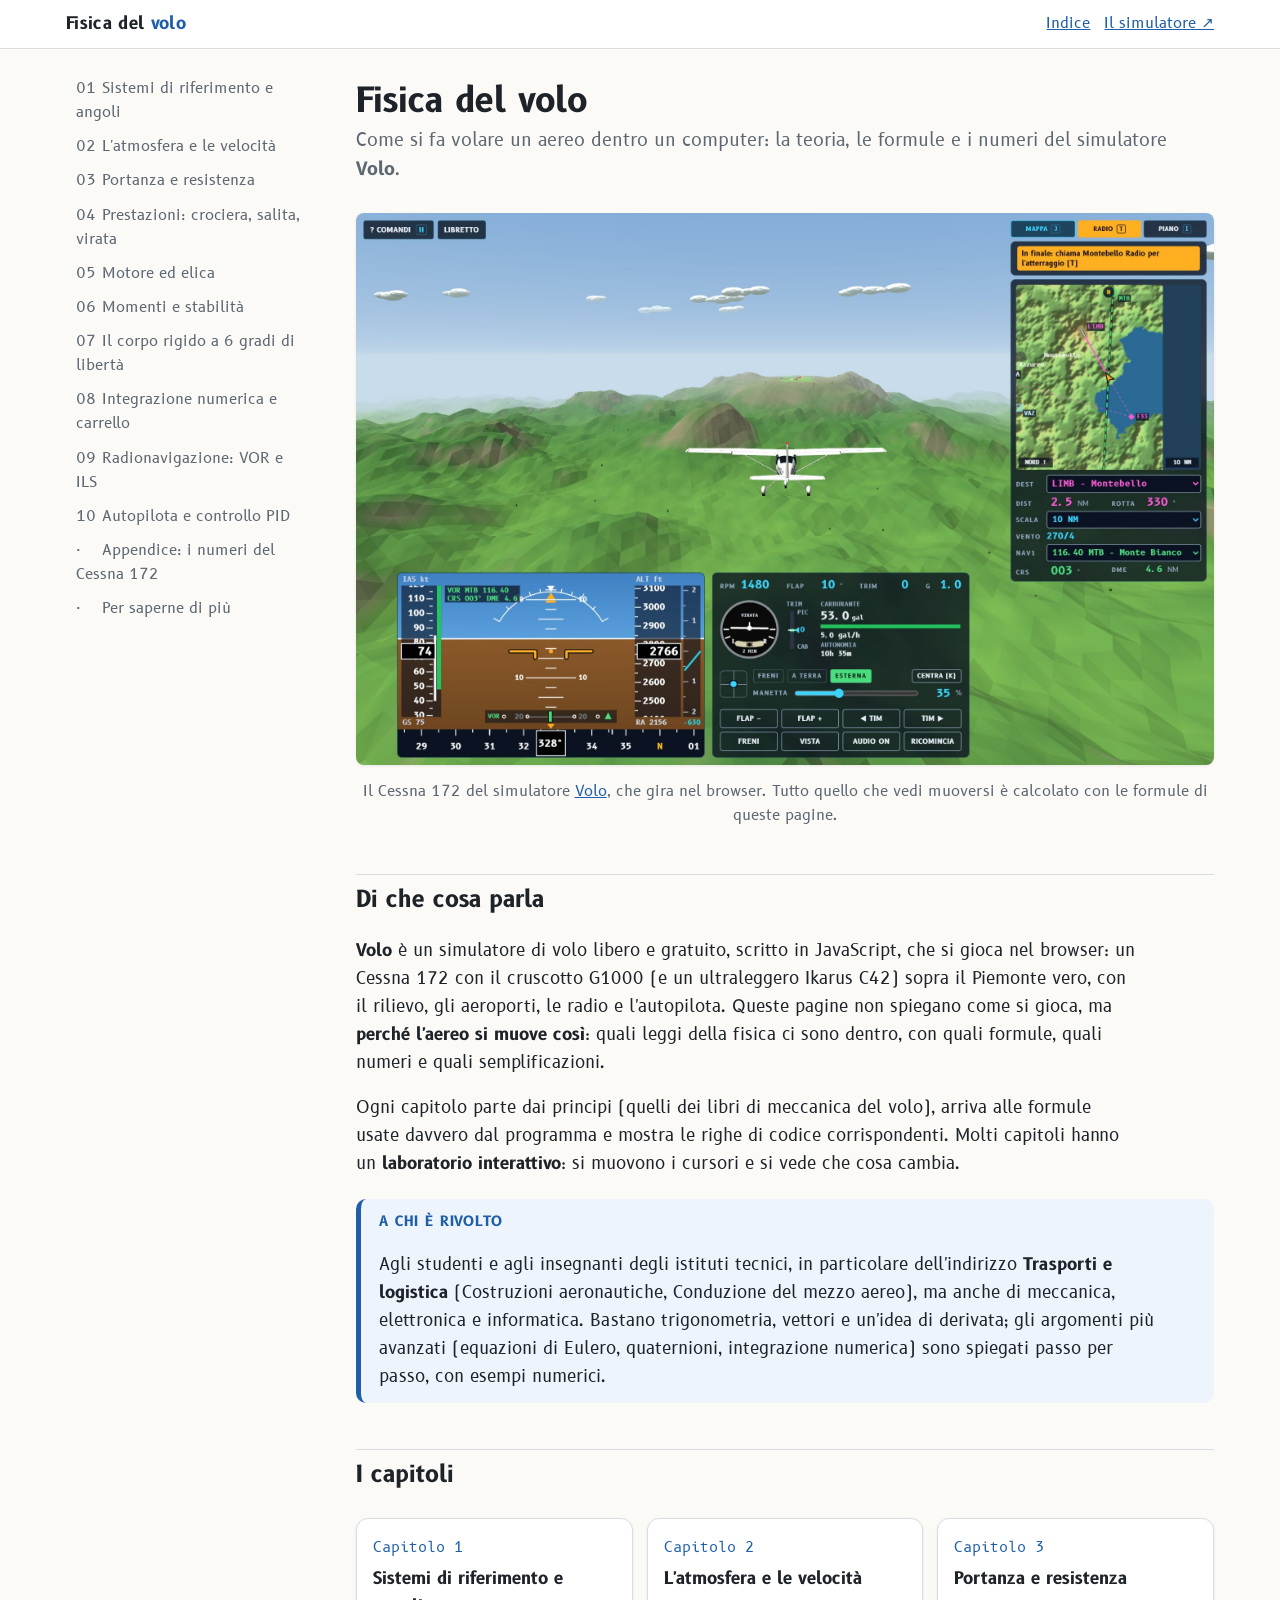
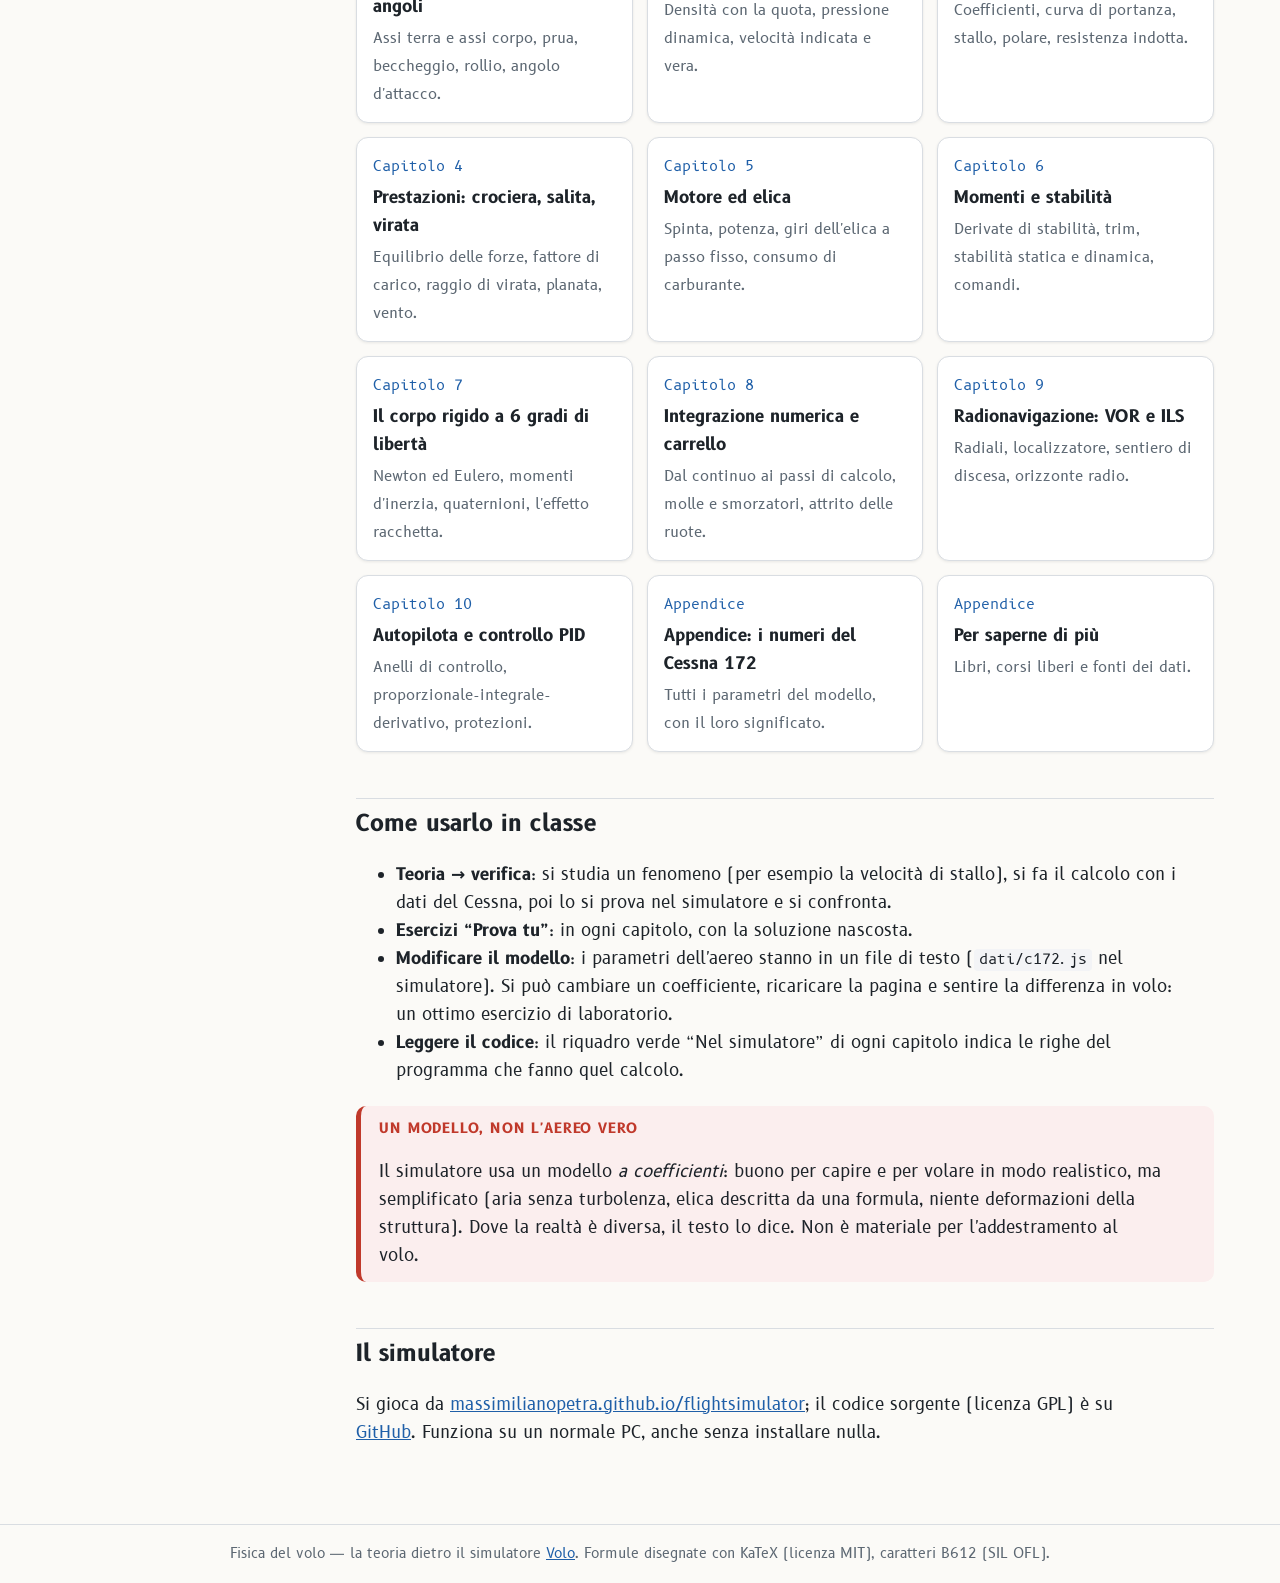
==== index.html @ b613e587 "Prima versione: dieci capitoli di teoria del volo (riferimenti, atmosfera, aerodinamica, prestazioni" ====
<!doctype html>
<html lang="it">
<head>
<meta charset="utf-8">
<meta name="viewport" content="width=device-width, initial-scale=1">
<title>Fisica del volo</title>
<meta name="description" content="La matematica e la fisica dietro un simulatore di volo: forze aerodinamiche, corpo rigido a 6 gradi di libertà, stabilità, integrazione numerica, radionavigazione, autopilota. Per gli istituti tecnici.">
<link rel="stylesheet" href="css/font.css">
<link rel="stylesheet" href="lib/katex/katex.min.css">
<link rel="stylesheet" href="css/stile.css">
<script src="lib/katex/katex.min.js"></script>
<script src="lib/katex/auto-render.min.js"></script>
<script src="js/comune.js"></script>
</head>
<body>
<main>
<h1>Fisica del volo</h1>
<p class="sottotitolo">Come si fa volare un aereo dentro un computer: la teoria, le formule e i numeri del simulatore <b>Volo</b>.</p>

<figure>
  <img src="img/volo.jpg" alt="Il Cessna 172 del simulatore Volo in volo sopra il Piemonte" width="1280" height="720">
  <figcaption>Il Cessna 172 del simulatore <a href="https://massimilianopetra.github.io/flightsimulator/" target="_blank" rel="noopener">Volo</a>, che gira nel browser. Tutto quello che vedi muoversi è calcolato con le formule di queste pagine.</figcaption>
</figure>

<h2>Di che cosa parla</h2>
<p><b>Volo</b> è un simulatore di volo libero e gratuito, scritto in JavaScript, che si gioca nel browser: un Cessna 172 con il cruscotto G1000 (e un ultraleggero Ikarus C42) sopra il Piemonte vero, con il rilievo, gli aeroporti, le radio e l'autopilota. Queste pagine non spiegano come si gioca, ma <b>perché l'aereo si muove così</b>: quali leggi della fisica ci sono dentro, con quali formule, quali numeri e quali semplificazioni.</p>
<p>Ogni capitolo parte dai principi (quelli dei libri di meccanica del volo), arriva alle formule usate davvero dal programma e mostra le righe di codice corrispondenti. Molti capitoli hanno un <b>laboratorio interattivo</b>: si muovono i cursori e si vede che cosa cambia.</p>

<div class="box formula">
  <div class="titolo">A chi è rivolto</div>
  <p>Agli studenti e agli insegnanti degli istituti tecnici, in particolare dell'indirizzo <b>Trasporti e logistica</b> (Costruzioni aeronautiche, Conduzione del mezzo aereo), ma anche di meccanica, elettronica e informatica. Bastano trigonometria, vettori e un'idea di derivata; gli argomenti più avanzati (equazioni di Eulero, quaternioni, integrazione numerica) sono spiegati passo per passo, con esempi numerici.</p>
</div>

<h2>I capitoli</h2>
<div class="schede" id="schede"></div>

<h2>Come usarlo in classe</h2>
<ul>
  <li><b>Teoria → verifica</b>: si studia un fenomeno (per esempio la velocità di stallo), si fa il calcolo con i dati del Cessna, poi lo si prova nel simulatore e si confronta.</li>
  <li><b>Esercizi “Prova tu”</b>: in ogni capitolo, con la soluzione nascosta.</li>
  <li><b>Modificare il modello</b>: i parametri dell'aereo stanno in un file di testo (<code>dati/c172.js</code> nel simulatore). Si può cambiare un coefficiente, ricaricare la pagina e sentire la differenza in volo: un ottimo esercizio di laboratorio.</li>
  <li><b>Leggere il codice</b>: il riquadro verde “Nel simulatore” di ogni capitolo indica le righe del programma che fanno quel calcolo.</li>
</ul>

<div class="box attenzione">
  <div class="titolo">Un modello, non l'aereo vero</div>
  <p>Il simulatore usa un modello <i>a coefficienti</i>: buono per capire e per volare in modo realistico, ma semplificato (aria senza turbolenza, elica descritta da una formula, niente deformazioni della struttura). Dove la realtà è diversa, il testo lo dice. Non è materiale per l'addestramento al volo.</p>
</div>

<h2>Il simulatore</h2>
<p>Si gioca da <a href="https://massimilianopetra.github.io/flightsimulator/" target="_blank" rel="noopener">massimilianopetra.github.io/flightsimulator</a>; il codice sorgente (licenza GPL) è su <a href="https://github.com/massimilianopetra/flightsimulator" target="_blank" rel="noopener">GitHub</a>. Funziona su un normale PC, anche senza installare nulla.</p>
</main>
<script>
document.addEventListener('DOMContentLoaded',()=>{
  document.getElementById('schede').innerHTML=FV.CAPITOLI.map((c,i)=>{
    const n=/^\d/.test(c.f)?'Capitolo '+(i+1):'Appendice';
    return `<a class="scheda" href="capitoli/${c.f}"><span class="num">${n}</span><b>${c.t}</b><span>${c.d}</span></a>`;
  }).join('');
});
</script>
</body>
</html>
---- css/font.css ----
/* Caratteri B612 e B612 Mono (SIL Open Font License 1.1, vedi font/OFL.txt), serviti dal sito stesso:
   niente richieste a Google Fonts, quindi l'indirizzo IP di chi gioca non va a terzi. */
@font-face{font-family:"B612";font-style:normal;font-weight:400;font-display:swap;src:url(../font/B612-400.woff2) format("woff2")}
@font-face{font-family:"B612";font-style:normal;font-weight:700;font-display:swap;src:url(../font/B612-700.woff2) format("woff2")}
@font-face{font-family:"B612 Mono";font-style:normal;font-weight:400;font-display:swap;src:url(../font/B612Mono-400.woff2) format("woff2")}
@font-face{font-family:"B612 Mono";font-style:normal;font-weight:700;font-display:swap;src:url(../font/B612Mono-700.woff2) format("woff2")}
---- css/stile.css ----
/* =====================================================================
   FISICA DEL VOLO — stile delle pagine
   Tema chiaro (si stampa bene) e scuro automatico. Colori come "token".
   ===================================================================== */
:root{
  --fondo:#fbfaf7; --carta:#ffffff; --testo:#1d2329; --tenue:#5d6873; --linea:#d9dde2;
  --accento:#1f5fa8; --accento2:#c0392b; --verde:#2e7d4f; --giallo:#b7791f; --viola:#6b4fa0;
  --box-formula:#eef4fb; --box-sim:#eef7f1; --box-prova:#fdf6e9; --box-att:#fbeeee;
  --codice:#f3f4f6;
  --ombra:0 1px 3px rgba(0,0,0,.08);
  color-scheme:light;
}
@media (prefers-color-scheme:dark){
  :root:not([data-theme="light"]){
    --fondo:#14181d; --carta:#1b2027; --testo:#e4e8ec; --tenue:#9aa6b2; --linea:#323a44;
    --accento:#6aa8f0; --accento2:#ef7a6c; --verde:#62c08b; --giallo:#e0b45c; --viola:#a891e0;
    --box-formula:#1c2836; --box-sim:#1b2c24; --box-prova:#2e2818; --box-att:#311f1f;
    --codice:#232a33; --ombra:none; color-scheme:dark;
  }
}
:root[data-theme="dark"]{
  --fondo:#14181d; --carta:#1b2027; --testo:#e4e8ec; --tenue:#9aa6b2; --linea:#323a44;
  --accento:#6aa8f0; --accento2:#ef7a6c; --verde:#62c08b; --giallo:#e0b45c; --viola:#a891e0;
  --box-formula:#1c2836; --box-sim:#1b2c24; --box-prova:#2e2818; --box-att:#311f1f;
  --codice:#232a33; --ombra:none; color-scheme:dark;
}
*{box-sizing:border-box}
html{font-size:17px}
body{margin:0;background:var(--fondo);color:var(--testo);font-family:"B612",system-ui,sans-serif;line-height:1.65}
a{color:var(--accento)}
header.testata{border-bottom:1px solid var(--linea);background:var(--carta)}
header.testata .dentro{max-width:1180px;margin:0 auto;padding:10px 16px;display:flex;gap:14px;align-items:center;flex-wrap:wrap}
header.testata .marchio{font-weight:700;text-decoration:none;color:var(--testo);letter-spacing:.02em}
header.testata .marchio span{color:var(--accento)}
header.testata nav{margin-left:auto;display:flex;gap:14px;font-size:.88rem}
.pagina{max-width:1180px;margin:0 auto;padding:0 16px;display:grid;grid-template-columns:250px minmax(0,1fr);gap:40px}
aside.indice{position:sticky;top:0;align-self:start;max-height:100vh;overflow:auto;padding:22px 0;font-size:.86rem}
aside.indice ol{list-style:none;margin:0;padding:0}
aside.indice li{margin:2px 0}
aside.indice a{display:block;padding:4px 10px;border-radius:6px;text-decoration:none;color:var(--tenue)}
aside.indice a:hover{background:var(--box-formula);color:var(--testo)}
aside.indice a.qui{background:var(--box-formula);color:var(--accento);font-weight:700}
aside.indice .num{display:inline-block;width:1.8em;font-family:"B612 Mono",monospace;color:var(--tenue)}
main{padding:26px 0 60px;min-width:0}
main>h1{font-size:2rem;line-height:1.2;margin:.2em 0 .1em}
.sottotitolo{color:var(--tenue);margin:0 0 1.6em;font-size:1.05rem}
h2{font-size:1.35rem;margin:2em 0 .5em;padding-top:.3em;border-top:1px solid var(--linea)}
h3{font-size:1.08rem;margin:1.5em 0 .4em}
p,li{max-width:46em}
code,kbd{font-family:"B612 Mono",monospace;font-size:.85em;background:var(--codice);padding:.1em .35em;border-radius:4px}
pre{font-family:"B612 Mono",monospace;font-size:.8rem;background:var(--codice);padding:12px 14px;border-radius:8px;overflow:auto;line-height:1.5;max-width:100%}
pre code{background:none;padding:0}
table{border-collapse:collapse;margin:1em 0;font-size:.9rem;max-width:100%;display:block;overflow-x:auto}
th,td{border:1px solid var(--linea);padding:5px 10px;text-align:left;vertical-align:top}
th{background:var(--box-formula)}
td.n{font-family:"B612 Mono",monospace;text-align:right;white-space:nowrap}
/* riquadri */
.box{border-radius:10px;padding:12px 18px;margin:1.2em 0;border-left:5px solid}
.box>:first-child{margin-top:0}.box>:last-child{margin-bottom:0}
.box .titolo{font-weight:700;font-size:.82rem;text-transform:uppercase;letter-spacing:.06em;margin-bottom:.3em}
.formula{background:var(--box-formula);border-color:var(--accento)}
.formula .titolo{color:var(--accento)}
.nelsim{background:var(--box-sim);border-color:var(--verde)}
.nelsim .titolo{color:var(--verde)}
.prova{background:var(--box-prova);border-color:var(--giallo)}
.prova .titolo{color:var(--giallo)}
.attenzione{background:var(--box-att);border-color:var(--accento2)}
.attenzione .titolo{color:var(--accento2)}
details{margin:.6em 0}
summary{cursor:pointer;color:var(--accento);font-weight:700}
/* figure e strumenti interattivi */
figure{margin:1.4em 0;text-align:center}
figure img,figure svg{max-width:100%;height:auto}
figure img{border-radius:8px;box-shadow:var(--ombra)}
figcaption{font-size:.86rem;color:var(--tenue);margin-top:.4em}
.lab{background:var(--carta);border:1px solid var(--linea);border-radius:12px;padding:14px 16px;margin:1.4em 0;box-shadow:var(--ombra)}
.lab .titolo{font-weight:700;margin-bottom:.4em}
.lab canvas{width:100%;display:block;border-radius:8px;background:var(--fondo)}
.comandi{display:flex;flex-wrap:wrap;gap:10px 22px;margin:10px 0}
.comandi label{display:flex;align-items:center;gap:8px;font-size:.88rem}
.comandi input[type=range]{width:170px}
.comandi output,.valore{font-family:"B612 Mono",monospace;font-size:.88rem;min-width:5.5em;display:inline-block}
.risultati{display:flex;flex-wrap:wrap;gap:8px 24px;font-size:.9rem;margin-top:8px}
.risultati b{font-family:"B612 Mono",monospace;color:var(--accento)}
button{font:inherit;font-size:.86rem;padding:5px 12px;border-radius:7px;border:1px solid var(--linea);background:var(--carta);color:var(--testo);cursor:pointer}
button:hover{border-color:var(--accento)}
.katex-display{overflow-x:auto;overflow-y:hidden;padding:4px 0}
.navcap{display:flex;justify-content:space-between;gap:12px;margin-top:3em;padding-top:1em;border-top:1px solid var(--linea);font-size:.92rem}
.schede{display:grid;grid-template-columns:repeat(auto-fill,minmax(250px,1fr));gap:14px;margin:1.4em 0}
.scheda{display:block;background:var(--carta);border:1px solid var(--linea);border-radius:12px;padding:14px 16px;text-decoration:none;color:var(--testo);box-shadow:var(--ombra)}
.scheda:hover{border-color:var(--accento)}
.scheda .num{font-family:"B612 Mono",monospace;color:var(--accento);font-size:.85rem}
.scheda b{display:block;margin:.2em 0}
.scheda span{color:var(--tenue);font-size:.86rem}
.colonne{display:grid;grid-template-columns:1fr 1fr;gap:20px}
footer{color:var(--tenue);font-size:.8rem;border-top:1px solid var(--linea);padding:18px 16px;text-align:center}
@media (max-width:860px){
  .pagina{grid-template-columns:1fr;gap:0}
  aside.indice{position:static;max-height:none;padding:10px 0;border-bottom:1px solid var(--linea)}
  .colonne{grid-template-columns:1fr}
  html{font-size:16px}
}
@media print{
  aside.indice,header.testata nav,.navcap,.lab .comandi,button{display:none}
  .pagina{display:block}
  body{background:#fff}
  h2{break-after:avoid}
  .box,figure,.lab{break-inside:avoid}
}
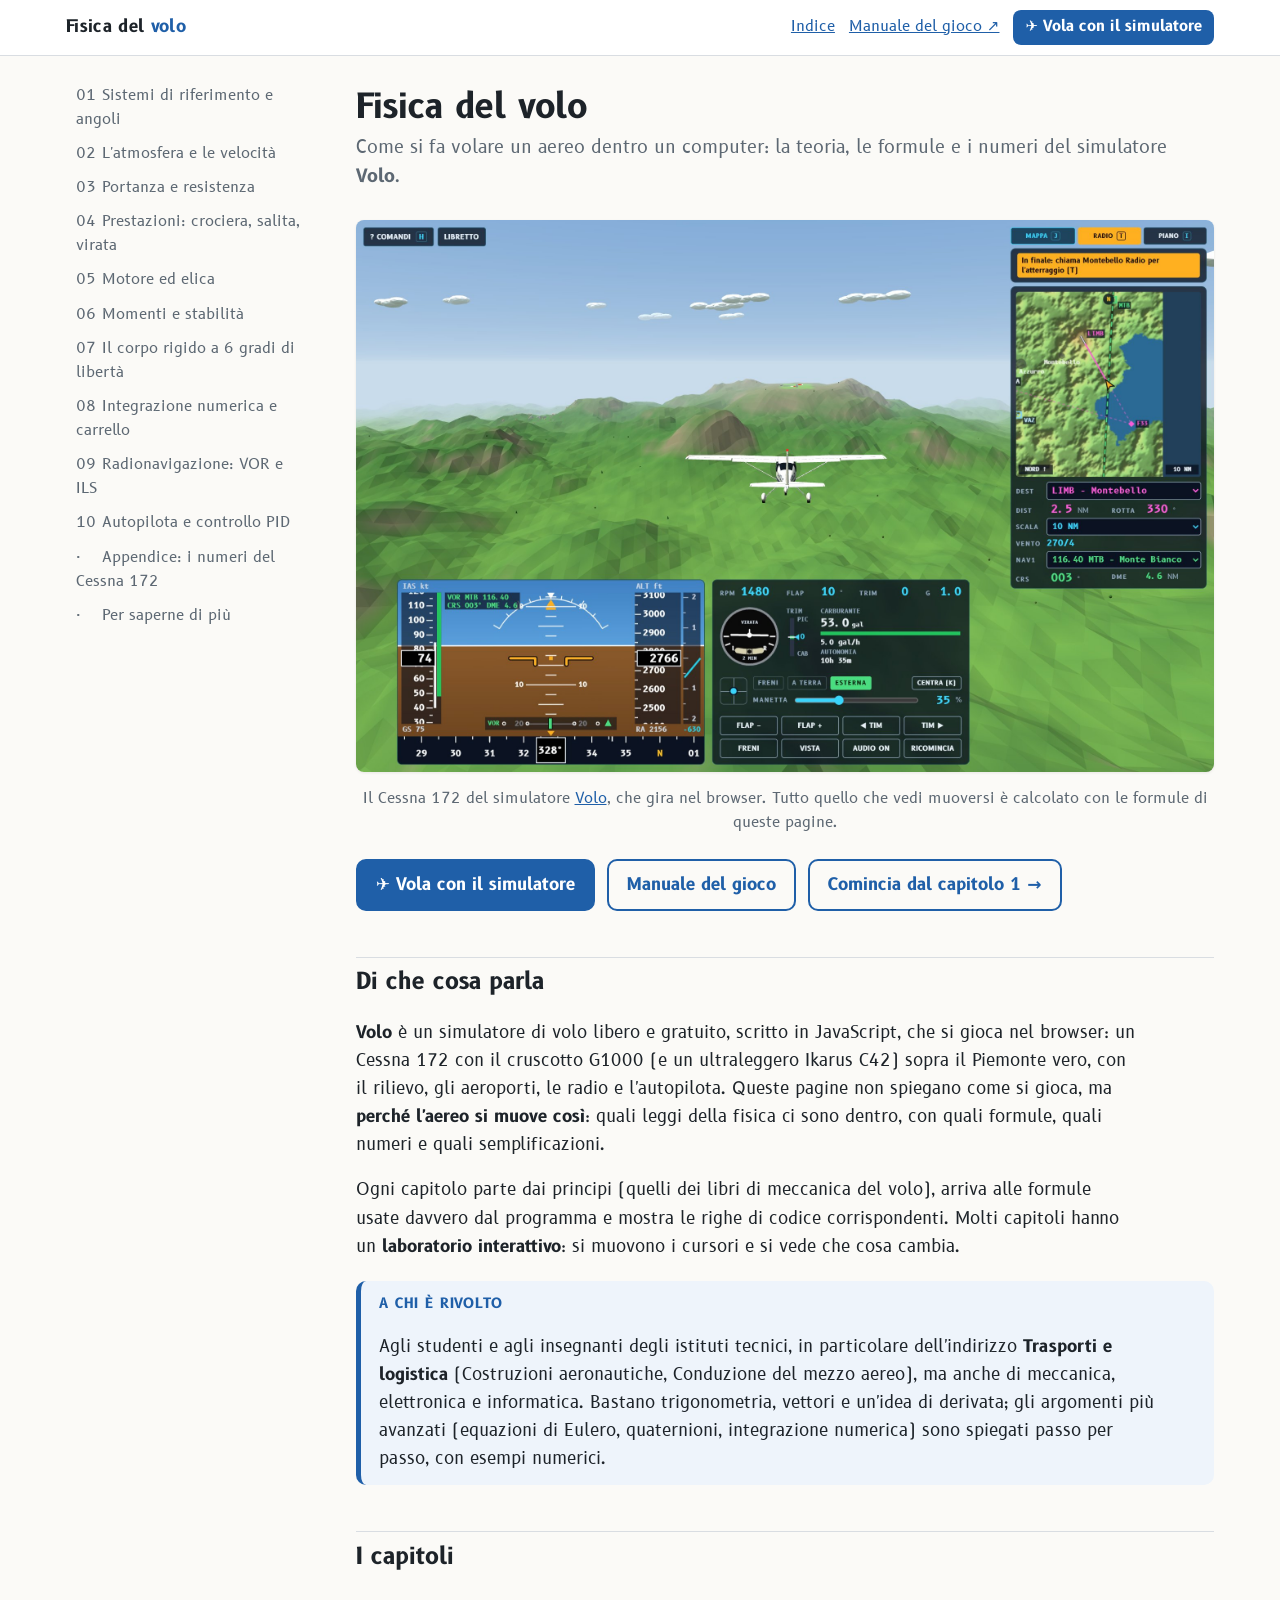
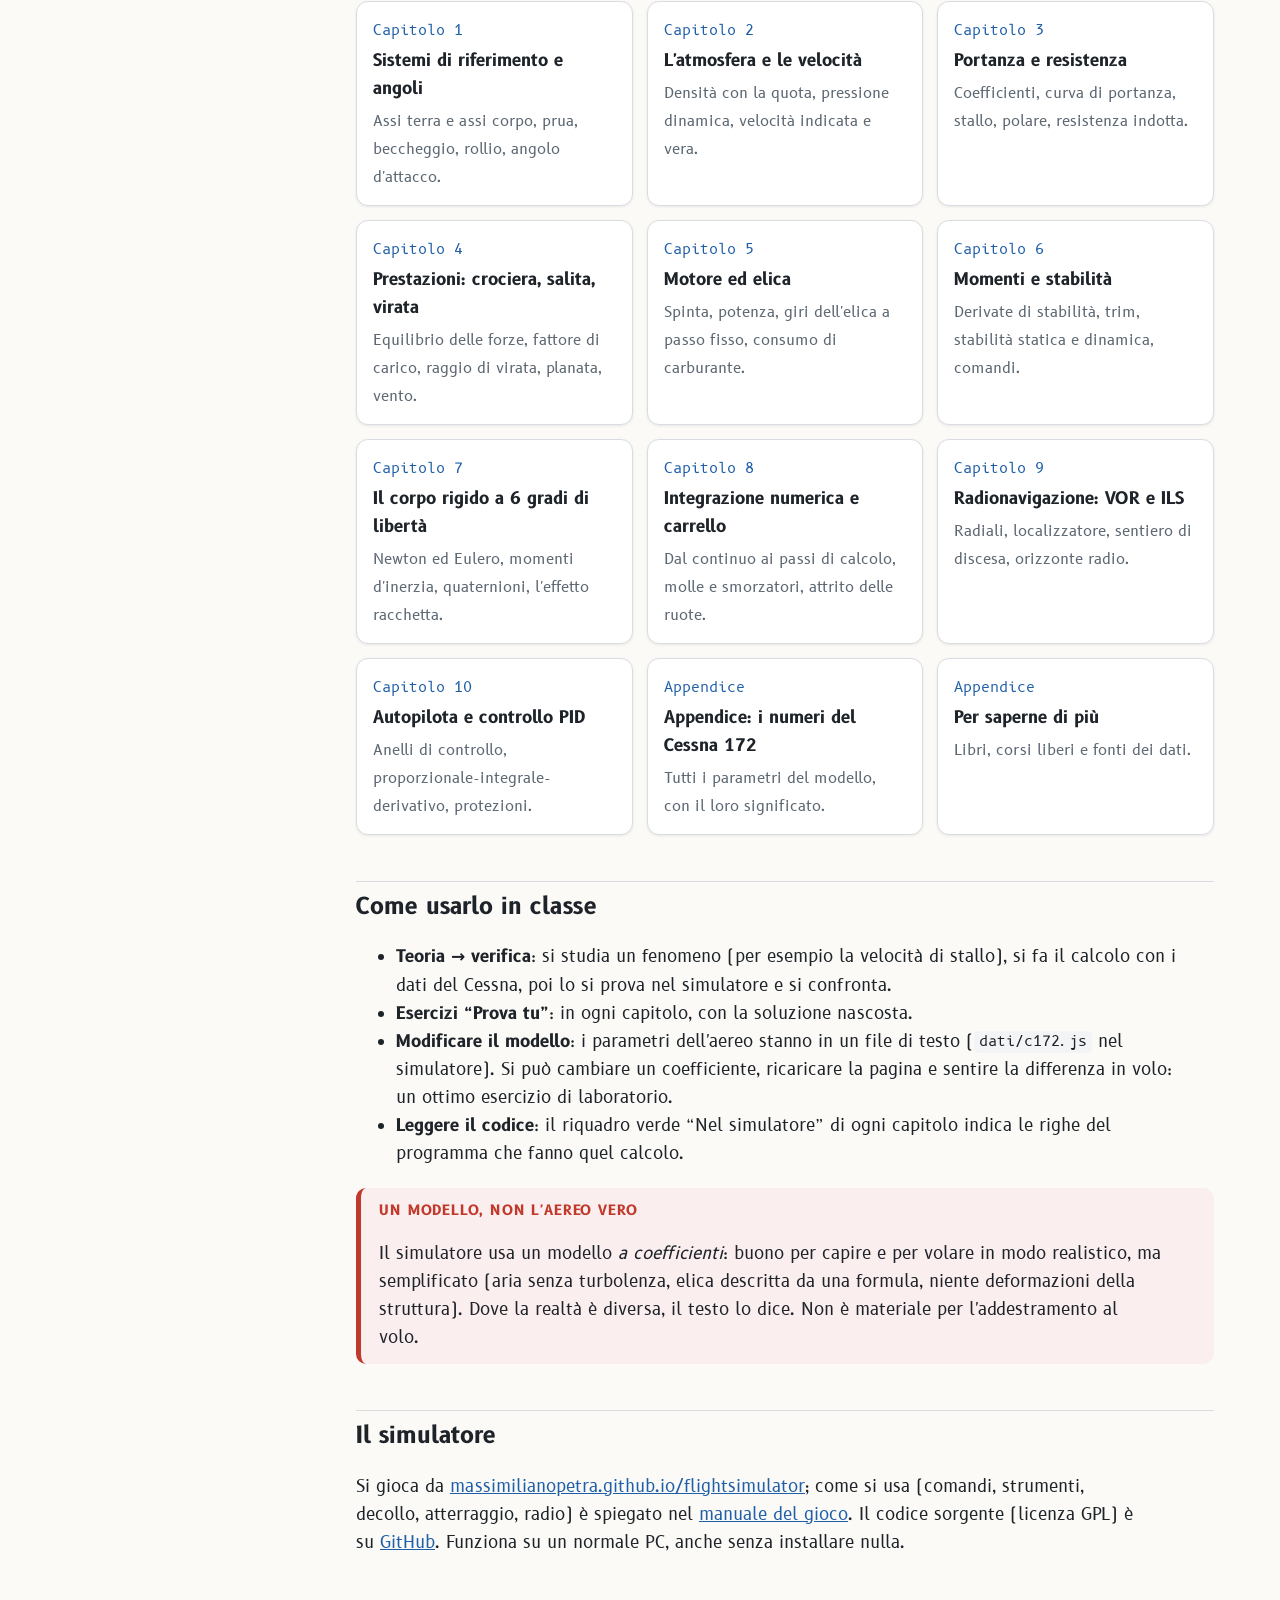
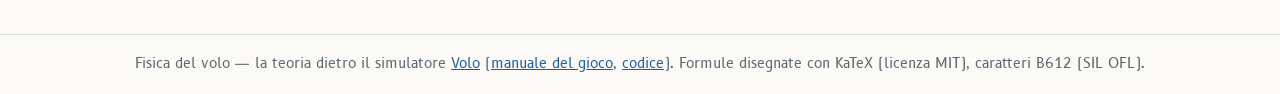
==== commit 501d6ef4: "Collegamenti al simulatore (bottone "Vola con il simulatore") e al manuale del gioco in testata, pag" ====
--- a/index.html
+++ b/index.html
@@ -21,6 +21,12 @@
   <img src="img/volo.jpg" alt="Il Cessna 172 del simulatore Volo in volo sopra il Piemonte" width="1280" height="720">
   <figcaption>Il Cessna 172 del simulatore <a href="https://massimilianopetra.github.io/flightsimulator/" target="_blank" rel="noopener">Volo</a>, che gira nel browser. Tutto quello che vedi muoversi è calcolato con le formule di queste pagine.</figcaption>
 </figure>
+
+<div class="bottoni">
+  <a class="pieno" href="https://massimilianopetra.github.io/flightsimulator/" target="_blank" rel="noopener">✈ Vola con il simulatore</a>
+  <a href="https://massimilianopetra.github.io/flightsimulator/istruzioni.html" target="_blank" rel="noopener">Manuale del gioco</a>
+  <a href="capitoli/01-riferimenti.html">Comincia dal capitolo 1 →</a>
+</div>
 
 <h2>Di che cosa parla</h2>
 <p><b>Volo</b> è un simulatore di volo libero e gratuito, scritto in JavaScript, che si gioca nel browser: un Cessna 172 con il cruscotto G1000 (e un ultraleggero Ikarus C42) sopra il Piemonte vero, con il rilievo, gli aeroporti, le radio e l'autopilota. Queste pagine non spiegano come si gioca, ma <b>perché l'aereo si muove così</b>: quali leggi della fisica ci sono dentro, con quali formule, quali numeri e quali semplificazioni.</p>
@@ -48,7 +54,7 @@
 </div>
 
 <h2>Il simulatore</h2>
-<p>Si gioca da <a href="https://massimilianopetra.github.io/flightsimulator/" target="_blank" rel="noopener">massimilianopetra.github.io/flightsimulator</a>; il codice sorgente (licenza GPL) è su <a href="https://github.com/massimilianopetra/flightsimulator" target="_blank" rel="noopener">GitHub</a>. Funziona su un normale PC, anche senza installare nulla.</p>
+<p>Si gioca da <a href="https://massimilianopetra.github.io/flightsimulator/" target="_blank" rel="noopener">massimilianopetra.github.io/flightsimulator</a>; come si usa (comandi, strumenti, decollo, atterraggio, radio) è spiegato nel <a href="https://massimilianopetra.github.io/flightsimulator/istruzioni.html" target="_blank" rel="noopener">manuale del gioco</a>. Il codice sorgente (licenza GPL) è su <a href="https://github.com/massimilianopetra/flightsimulator" target="_blank" rel="noopener">GitHub</a>. Funziona su un normale PC, anche senza installare nulla.</p>
 </main>
 <script>
 document.addEventListener('DOMContentLoaded',()=>{
--- a/css/stile.css
+++ b/css/stile.css
@@ -32,7 +32,13 @@
 header.testata .dentro{max-width:1180px;margin:0 auto;padding:10px 16px;display:flex;gap:14px;align-items:center;flex-wrap:wrap}
 header.testata .marchio{font-weight:700;text-decoration:none;color:var(--testo);letter-spacing:.02em}
 header.testata .marchio span{color:var(--accento)}
-header.testata nav{margin-left:auto;display:flex;gap:14px;font-size:.88rem}
+header.testata nav{margin-left:auto;display:flex;gap:14px;font-size:.88rem;align-items:center;flex-wrap:wrap}
+header.testata nav a.vola{background:var(--accento);color:#fff;text-decoration:none;font-weight:700;padding:5px 12px;border-radius:8px}
+:root[data-theme="dark"] header.testata nav a.vola{color:#10161d}
+@media (prefers-color-scheme:dark){:root:not([data-theme="light"]) header.testata nav a.vola{color:#10161d}}
+.bottoni{display:flex;flex-wrap:wrap;gap:12px;margin:1em 0}
+.bottoni a{display:inline-block;padding:10px 18px;border-radius:10px;font-weight:700;text-decoration:none;border:2px solid var(--accento)}
+.bottoni a.pieno{background:var(--accento);color:var(--carta)}
 .pagina{max-width:1180px;margin:0 auto;padding:0 16px;display:grid;grid-template-columns:250px minmax(0,1fr);gap:40px}
 aside.indice{position:sticky;top:0;align-self:start;max-height:100vh;overflow:auto;padding:22px 0;font-size:.86rem}
 aside.indice ol{list-style:none;margin:0;padding:0}
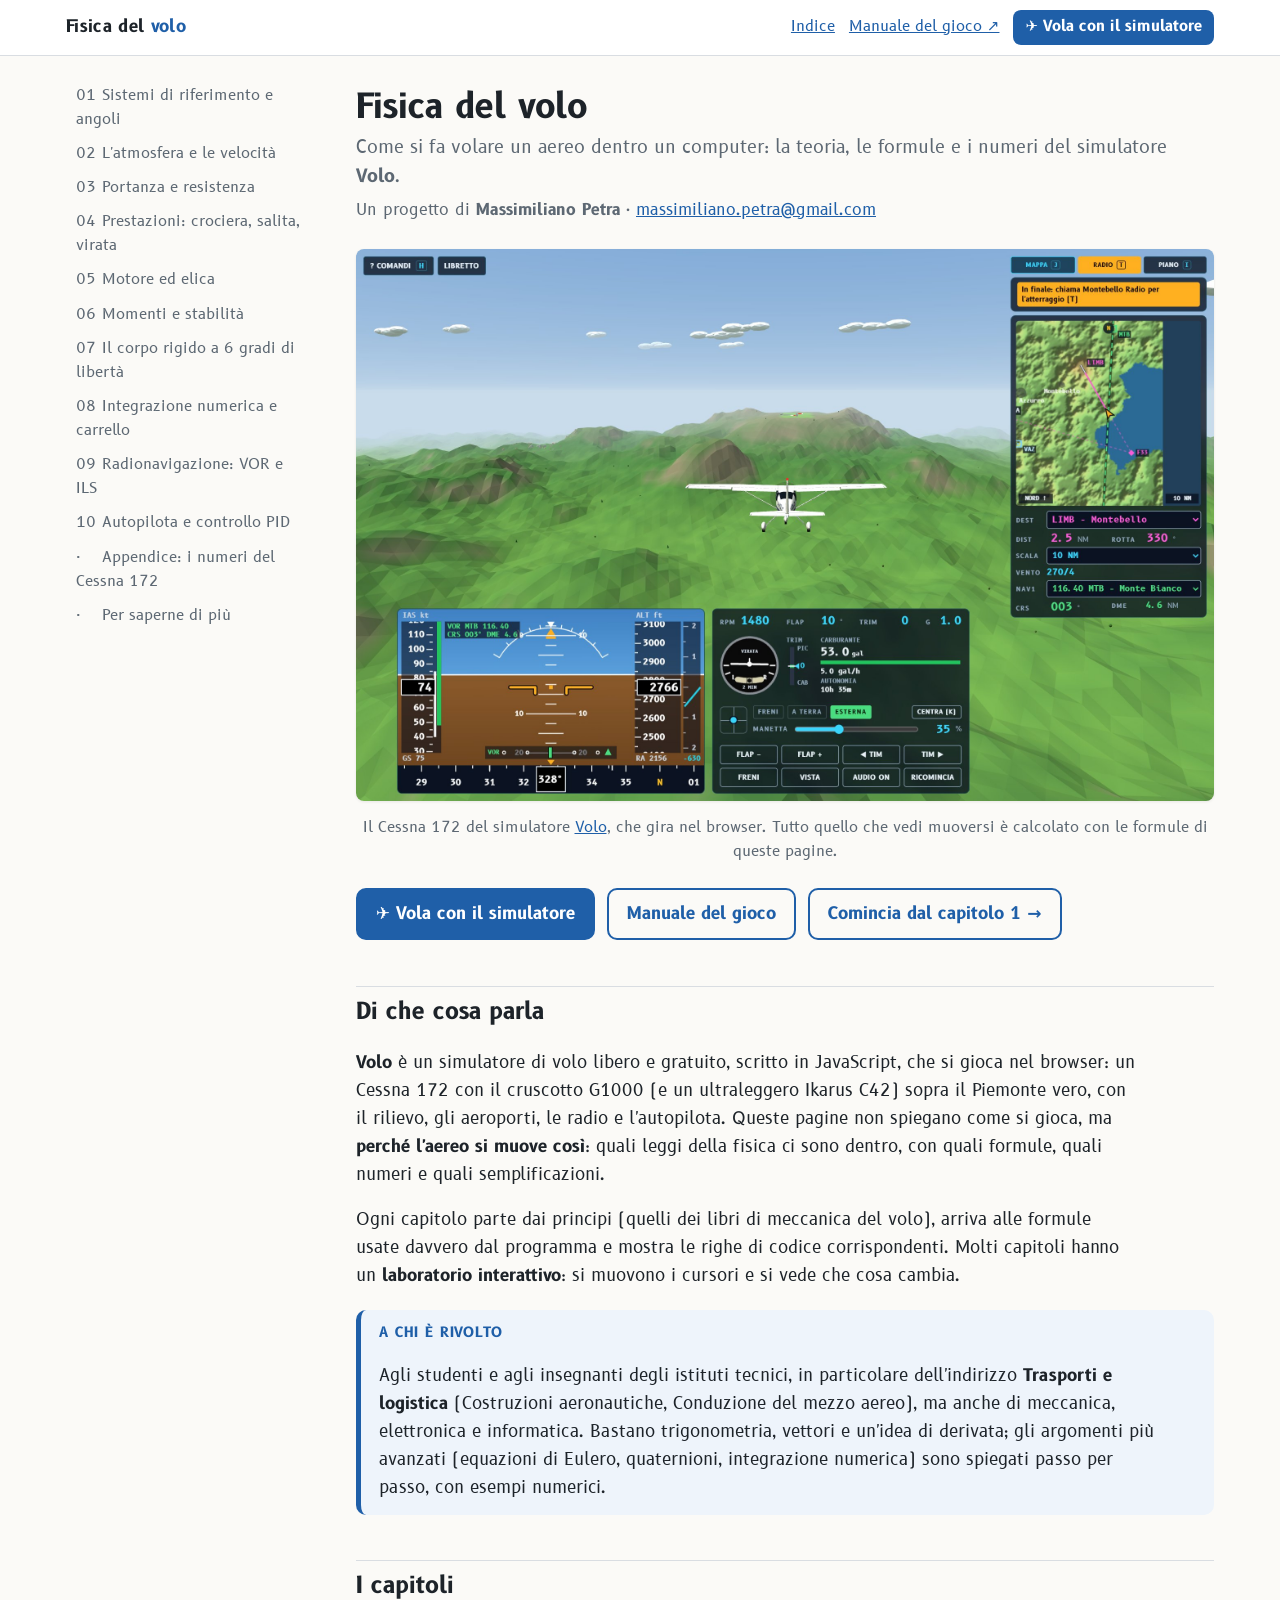
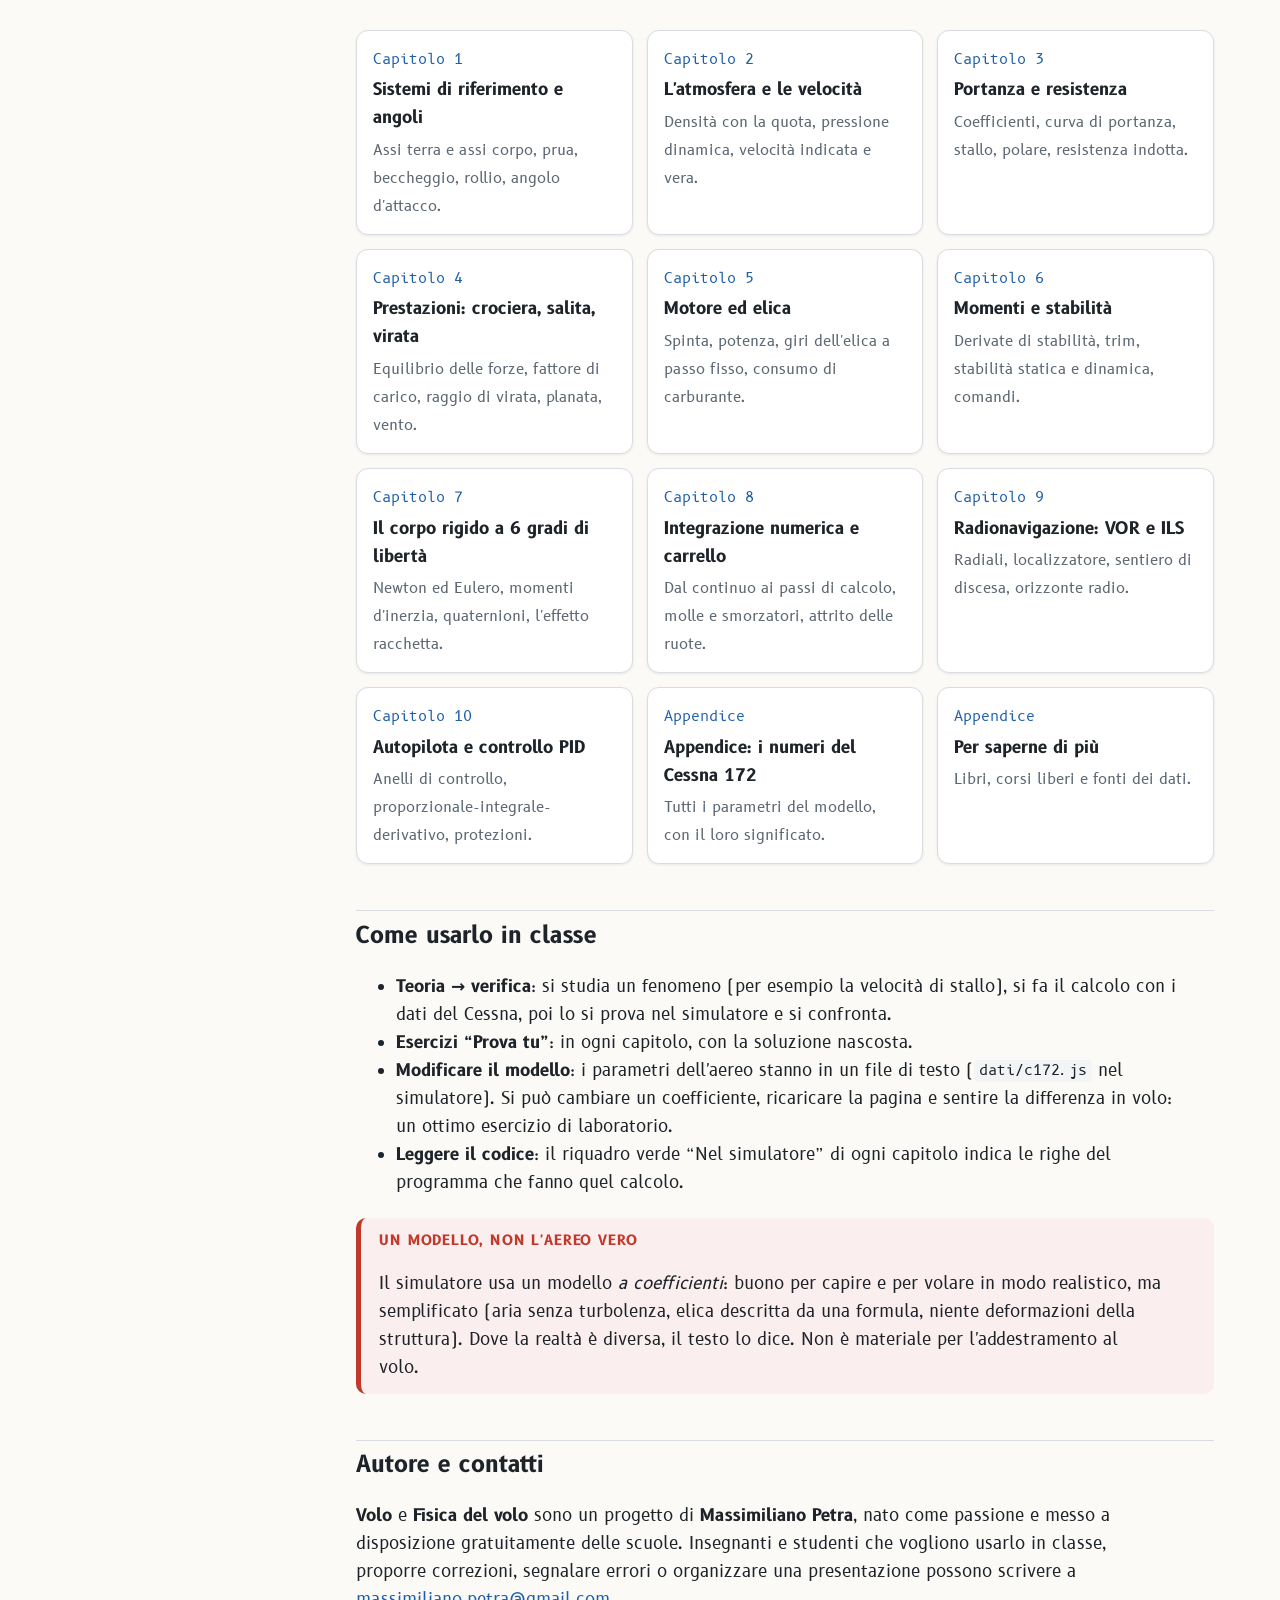
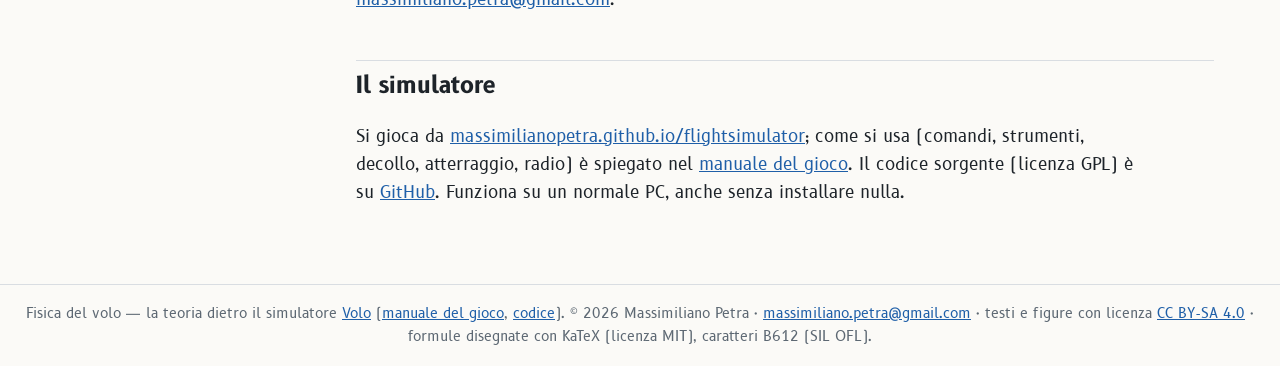
==== commit 2dc99644: "Autore e contatti: Massimiliano Petra con l'indirizzo email nella pagina iniziale, nel piede di ogni" ====
--- a/index.html
+++ b/index.html
@@ -3,6 +3,7 @@
 <head>
 <meta charset="utf-8">
 <meta name="viewport" content="width=device-width, initial-scale=1">
+<link rel="icon" href="img/icona.svg" type="image/svg+xml">
 <title>Fisica del volo</title>
 <meta name="description" content="La matematica e la fisica dietro un simulatore di volo: forze aerodinamiche, corpo rigido a 6 gradi di libertà, stabilità, integrazione numerica, radionavigazione, autopilota. Per gli istituti tecnici.">
 <link rel="stylesheet" href="css/font.css">
@@ -16,6 +17,7 @@
 <main>
 <h1>Fisica del volo</h1>
 <p class="sottotitolo">Come si fa volare un aereo dentro un computer: la teoria, le formule e i numeri del simulatore <b>Volo</b>.</p>
+<p class="autore">Un progetto di <b>Massimiliano Petra</b> · <a href="mailto:massimiliano.petra@gmail.com">massimiliano.petra@gmail.com</a></p>
 
 <figure>
   <img src="img/volo.jpg" alt="Il Cessna 172 del simulatore Volo in volo sopra il Piemonte" width="1280" height="720">
@@ -53,6 +55,9 @@
   <p>Il simulatore usa un modello <i>a coefficienti</i>: buono per capire e per volare in modo realistico, ma semplificato (aria senza turbolenza, elica descritta da una formula, niente deformazioni della struttura). Dove la realtà è diversa, il testo lo dice. Non è materiale per l'addestramento al volo.</p>
 </div>
 
+<h2>Autore e contatti</h2>
+<p><b>Volo</b> e <b>Fisica del volo</b> sono un progetto di <b>Massimiliano Petra</b>, nato come passione e messo a disposizione gratuitamente delle scuole. Insegnanti e studenti che vogliono usarlo in classe, proporre correzioni, segnalare errori o organizzare una presentazione possono scrivere a <a href="mailto:massimiliano.petra@gmail.com">massimiliano.petra@gmail.com</a>.</p>
+
 <h2>Il simulatore</h2>
 <p>Si gioca da <a href="https://massimilianopetra.github.io/flightsimulator/" target="_blank" rel="noopener">massimilianopetra.github.io/flightsimulator</a>; come si usa (comandi, strumenti, decollo, atterraggio, radio) è spiegato nel <a href="https://massimilianopetra.github.io/flightsimulator/istruzioni.html" target="_blank" rel="noopener">manuale del gioco</a>. Il codice sorgente (licenza GPL) è su <a href="https://github.com/massimilianopetra/flightsimulator" target="_blank" rel="noopener">GitHub</a>. Funziona su un normale PC, anche senza installare nulla.</p>
 </main>
--- a/css/stile.css
+++ b/css/stile.css
@@ -50,6 +50,8 @@
 main{padding:26px 0 60px;min-width:0}
 main>h1{font-size:2rem;line-height:1.2;margin:.2em 0 .1em}
 .sottotitolo{color:var(--tenue);margin:0 0 1.6em;font-size:1.05rem}
+.sottotitolo:has(+ .autore){margin-bottom:.3em}
+.autore{margin:0 0 1.6em;font-size:.95rem;color:var(--tenue)}
 h2{font-size:1.35rem;margin:2em 0 .5em;padding-top:.3em;border-top:1px solid var(--linea)}
 h3{font-size:1.08rem;margin:1.5em 0 .4em}
 p,li{max-width:46em}
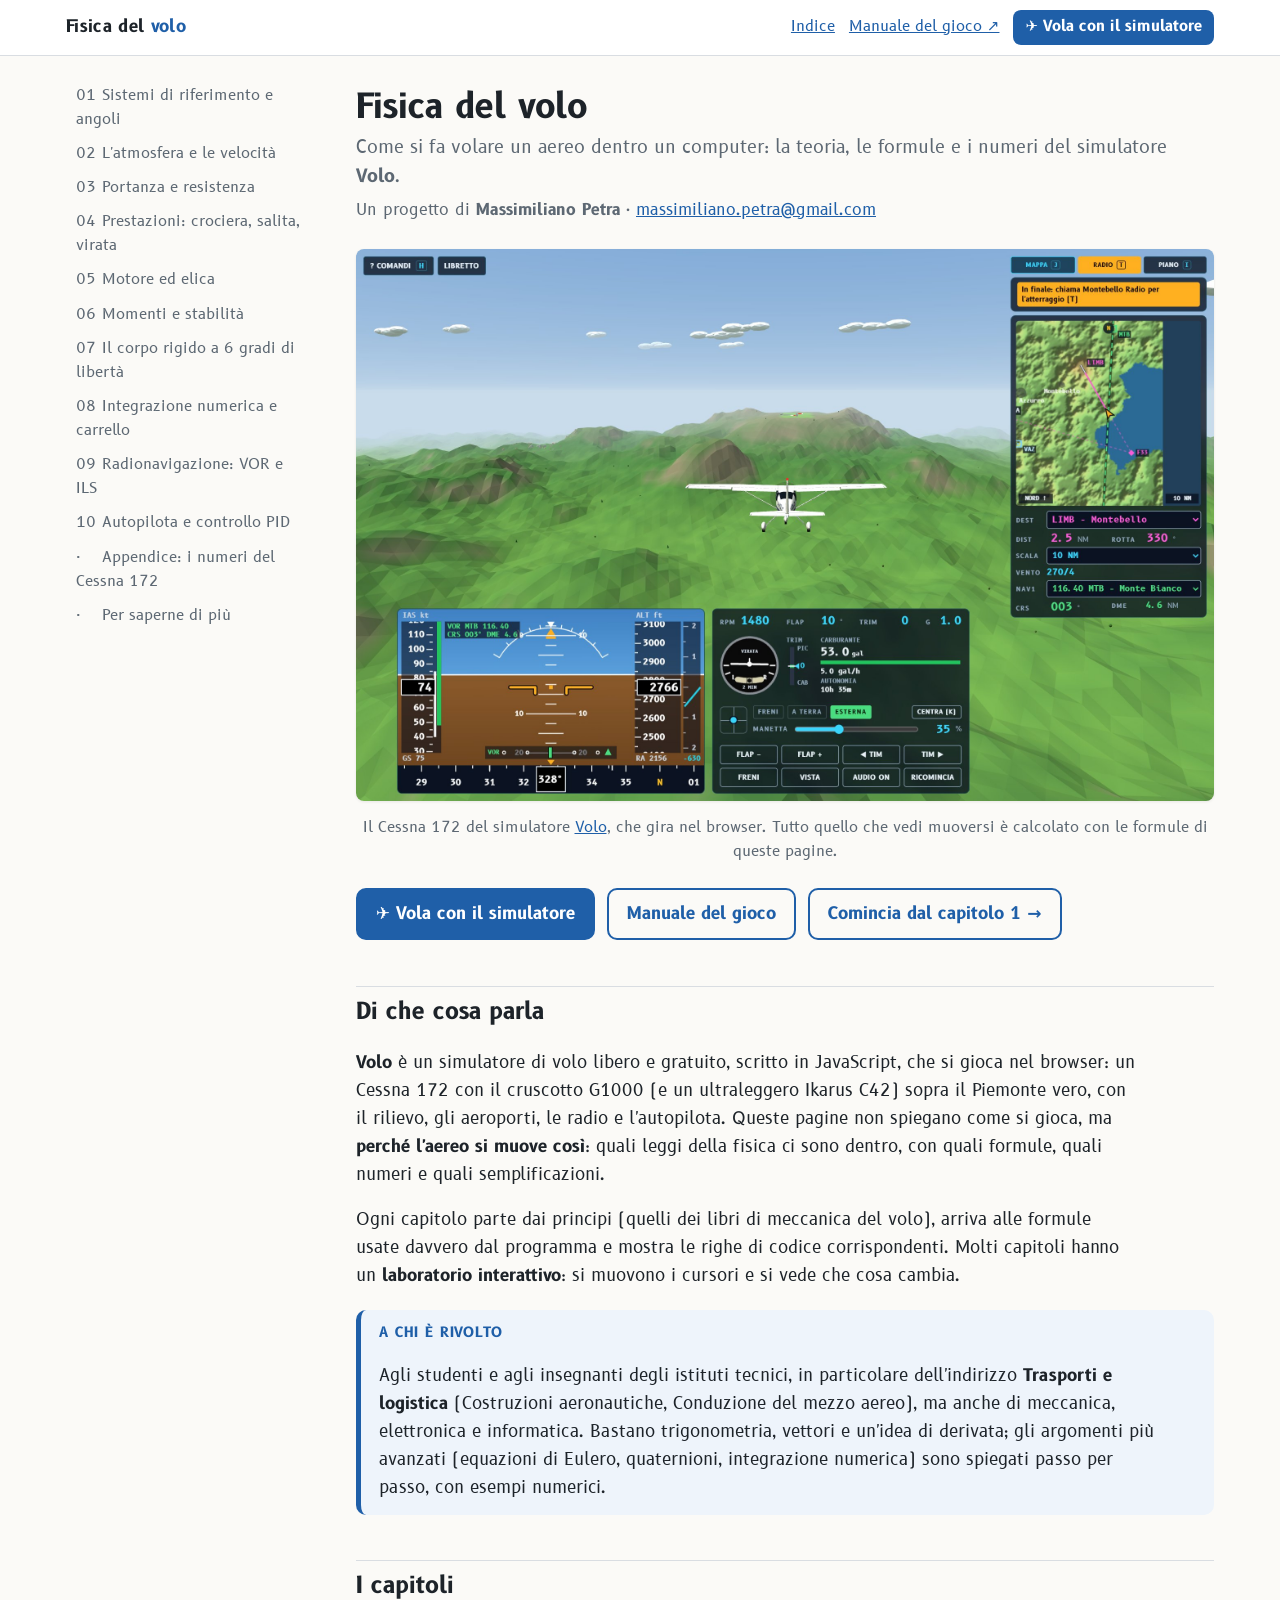
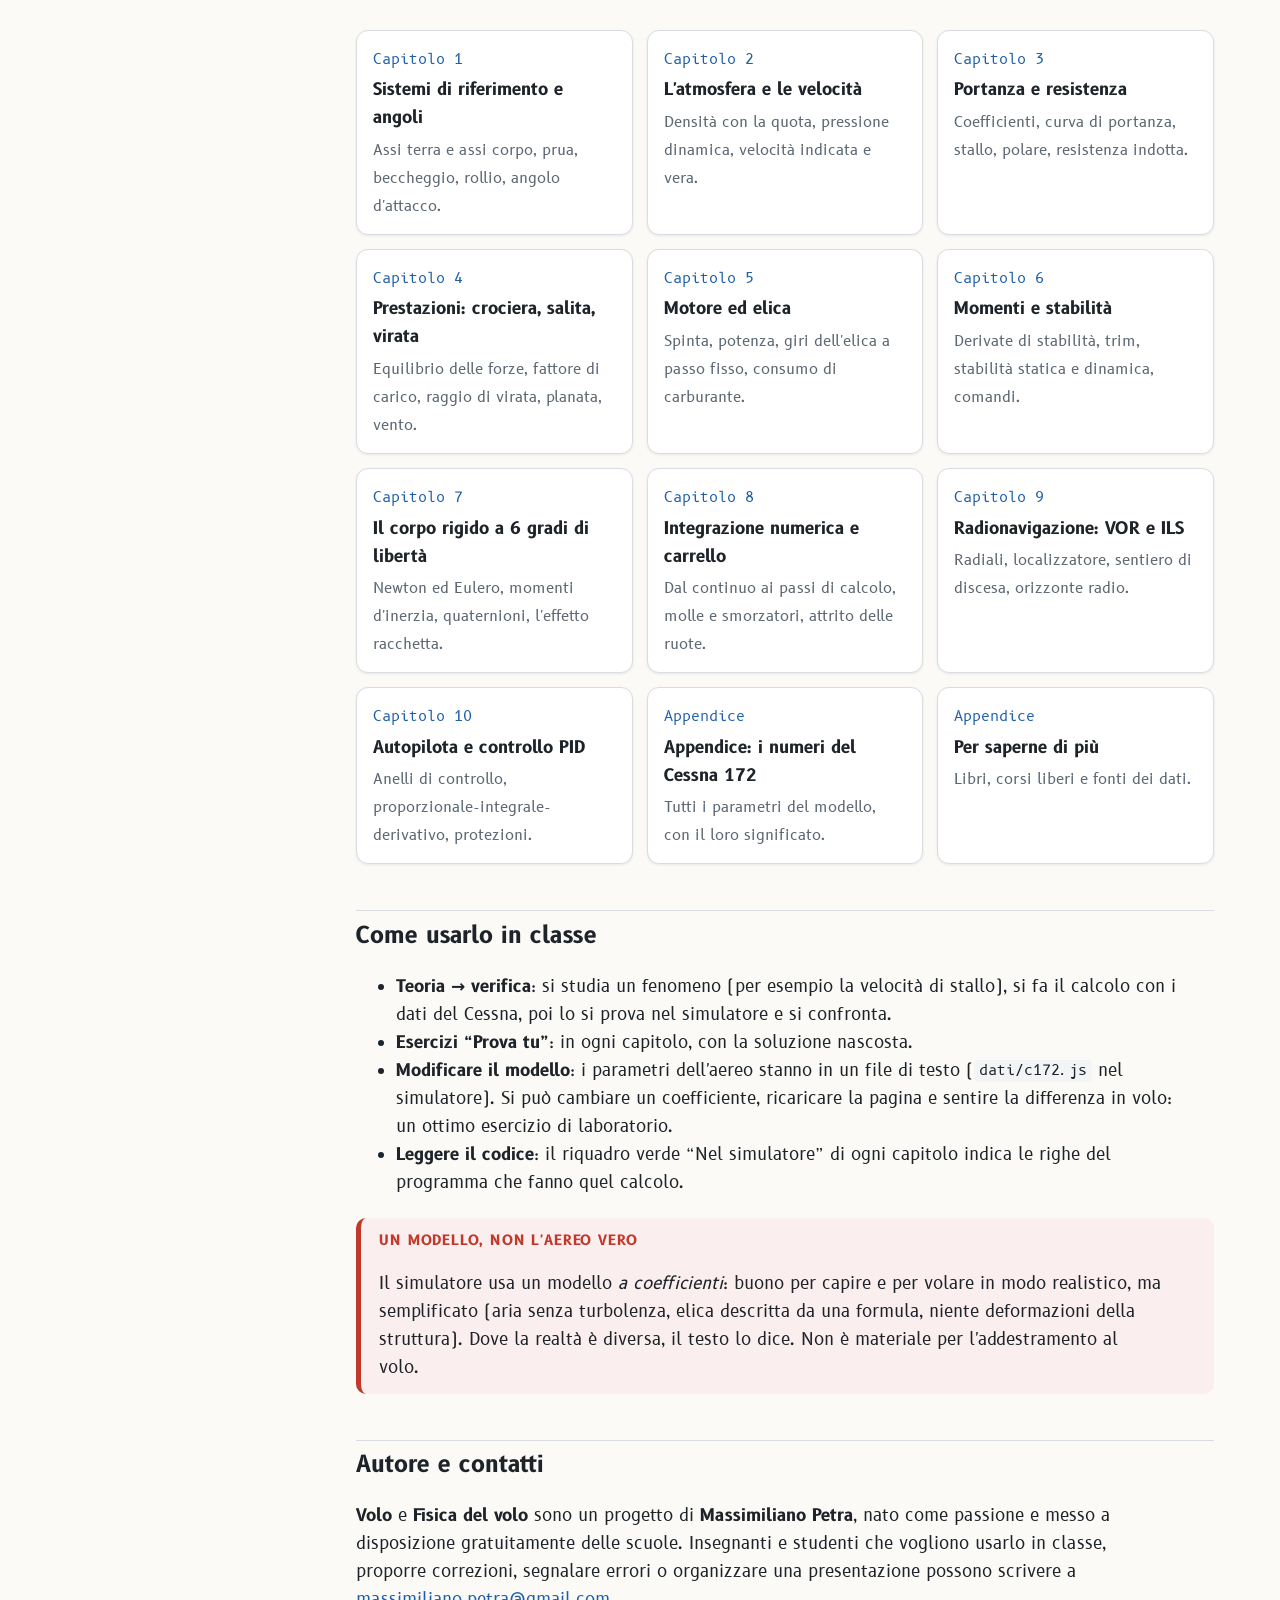
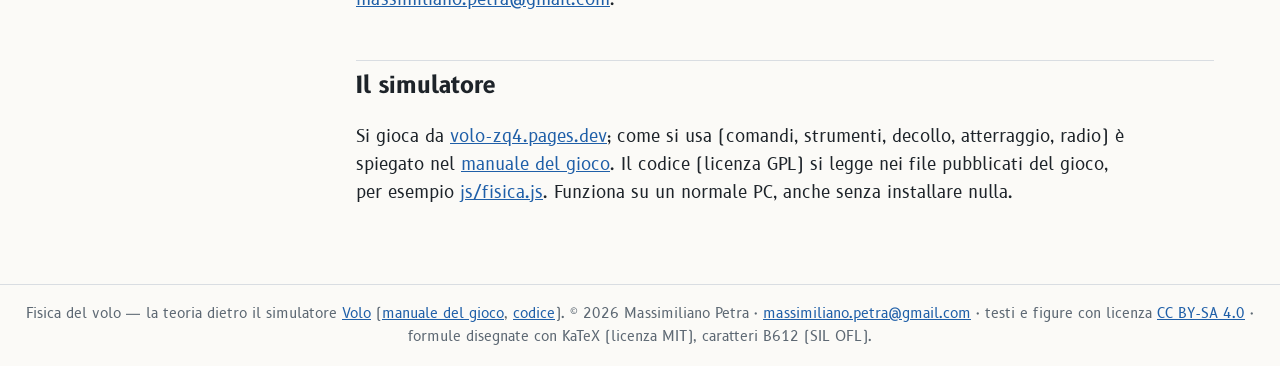
==== commit d72c374b: "I link al simulatore puntano al nuovo sito su Cloudflare (https://volo-zq4.pages.dev/): gioco, manua" ====
--- a/index.html
+++ b/index.html
@@ -21,12 +21,12 @@
 
 <figure>
   <img src="img/volo.jpg" alt="Il Cessna 172 del simulatore Volo in volo sopra il Piemonte" width="1280" height="720">
-  <figcaption>Il Cessna 172 del simulatore <a href="https://massimilianopetra.github.io/flightsimulator/" target="_blank" rel="noopener">Volo</a>, che gira nel browser. Tutto quello che vedi muoversi è calcolato con le formule di queste pagine.</figcaption>
+  <figcaption>Il Cessna 172 del simulatore <a href="https://volo-zq4.pages.dev/" target="_blank" rel="noopener">Volo</a>, che gira nel browser. Tutto quello che vedi muoversi è calcolato con le formule di queste pagine.</figcaption>
 </figure>
 
 <div class="bottoni">
-  <a class="pieno" href="https://massimilianopetra.github.io/flightsimulator/" target="_blank" rel="noopener">✈ Vola con il simulatore</a>
-  <a href="https://massimilianopetra.github.io/flightsimulator/istruzioni.html" target="_blank" rel="noopener">Manuale del gioco</a>
+  <a class="pieno" href="https://volo-zq4.pages.dev/" target="_blank" rel="noopener">✈ Vola con il simulatore</a>
+  <a href="https://volo-zq4.pages.dev/istruzioni.html" target="_blank" rel="noopener">Manuale del gioco</a>
   <a href="capitoli/01-riferimenti.html">Comincia dal capitolo 1 →</a>
 </div>
 
@@ -59,7 +59,7 @@
 <p><b>Volo</b> e <b>Fisica del volo</b> sono un progetto di <b>Massimiliano Petra</b>, nato come passione e messo a disposizione gratuitamente delle scuole. Insegnanti e studenti che vogliono usarlo in classe, proporre correzioni, segnalare errori o organizzare una presentazione possono scrivere a <a href="mailto:massimiliano.petra@gmail.com">massimiliano.petra@gmail.com</a>.</p>
 
 <h2>Il simulatore</h2>
-<p>Si gioca da <a href="https://massimilianopetra.github.io/flightsimulator/" target="_blank" rel="noopener">massimilianopetra.github.io/flightsimulator</a>; come si usa (comandi, strumenti, decollo, atterraggio, radio) è spiegato nel <a href="https://massimilianopetra.github.io/flightsimulator/istruzioni.html" target="_blank" rel="noopener">manuale del gioco</a>. Il codice sorgente (licenza GPL) è su <a href="https://github.com/massimilianopetra/flightsimulator" target="_blank" rel="noopener">GitHub</a>. Funziona su un normale PC, anche senza installare nulla.</p>
+<p>Si gioca da <a href="https://volo-zq4.pages.dev/" target="_blank" rel="noopener">volo-zq4.pages.dev</a>; come si usa (comandi, strumenti, decollo, atterraggio, radio) è spiegato nel <a href="https://volo-zq4.pages.dev/istruzioni.html" target="_blank" rel="noopener">manuale del gioco</a>. Il codice (licenza GPL) si legge nei file pubblicati del gioco, per esempio <a href="https://volo-zq4.pages.dev/js/fisica.js" target="_blank" rel="noopener">js/fisica.js</a>. Funziona su un normale PC, anche senza installare nulla.</p>
 </main>
 <script>
 document.addEventListener('DOMContentLoaded',()=>{
